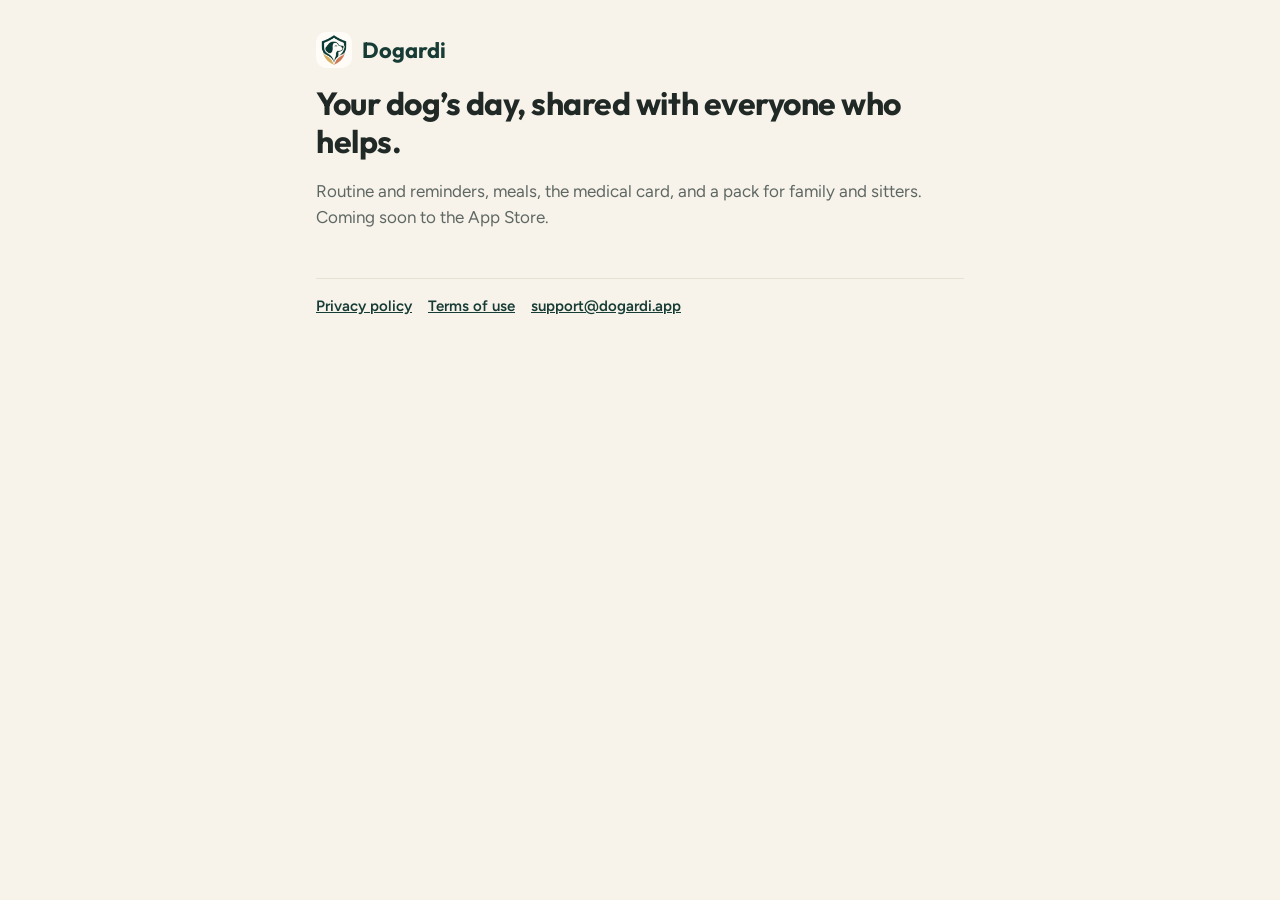
==== index.html @ 51e11c8e "Publish site" ====
<!doctype html>
<html lang="en">
<head>
  <meta charset="utf-8">
  <meta name="viewport" content="width=device-width, initial-scale=1">
  <meta name="theme-color" content="#173C35">
  <title>Dogardi</title>
  <meta name="description" content="Dogardi: your dog's routine, health and pack in one place.">
  <link rel="icon" href="mark.png">
  <link href="https://fonts.googleapis.com/css2?family=Figtree:wght@400;600;700&family=Outfit:wght@600;700&display=swap" rel="stylesheet">
  <link rel="stylesheet" href="theme.css">
  <link rel="stylesheet" href="site.css">
</head>
<body>
  <main>
    <a class="logo" href="./"><img src="mark.png" alt="">Dogardi</a>
    <h1>Your dog’s day, shared with everyone who helps.</h1>
    <p class="muted">Routine and reminders, meals, the medical card, and a pack for family and sitters. Coming soon to the App Store.</p>
    <footer>
      <a href="privacy.html">Privacy policy</a><a href="terms.html">Terms of use</a><a href="mailto:support@dogardi.app">support@dogardi.app</a>
    </footer>
  </main>
</body>
</html>
---- theme.css ----
/*
 * Soft Terrain colours for the sitter link page. These must match
 * src/theme/theme.ts (softTerrain) exactly; a test checks they do.
 * Change colours in theme.ts first, then copy them here.
 */
:root {
  --forest: #173C35;
  --forest-light: #22493F;
  --moss: #20332D;
  --bone: #F7F3EA;
  --cloud: #FFFCF7;
  --sage: #8FAF9D;
  --clay: #C9785B;
  --golden-oat: #D9B86C;
  --mist: #DCE8E5;
  --sand: #F1E8D8;
  --ink: #202925;
  --stone: #5F6763;
  --warm-white: #F4F1E9;
  --warm-line: #E6E0D5;
  --red: #9A3F33;
}
---- site.css ----
/* dogardi-web: the small public site (home, privacy, terms). Colours: ../sitter/theme.css. */
* { box-sizing: border-box; }
html, body { margin: 0; }
body { background: var(--bone); color: var(--ink); font: 400 17px/1.55 'Figtree', system-ui, sans-serif; -webkit-text-size-adjust: 100%; }
main { max-width: 680px; margin: 0 auto; padding: 32px 16px 64px; }
h1, h2 { font-family: 'Outfit', system-ui, sans-serif; letter-spacing: -0.015em; line-height: 1.2; }
h1 { font-size: 32px; margin: 16px 0 8px; }
h2 { font-size: 21px; margin: 32px 0 8px; }
a { color: var(--forest); font-weight: 600; }
.muted { color: var(--stone); }
.logo { display: flex; align-items: center; gap: 10px; text-decoration: none; color: var(--forest); font: 700 22px 'Outfit', system-ui, sans-serif; }
.logo img { width: 36px; height: 36px; border-radius: 10px; }
.draft { background: var(--sand); border-radius: 16px; padding: 12px 16px; margin: 16px 0; font-weight: 600; }
footer { margin-top: 48px; padding-top: 16px; border-top: 1px solid var(--warm-line); color: var(--stone); font-size: 15px; }
footer a { margin-right: 16px; }
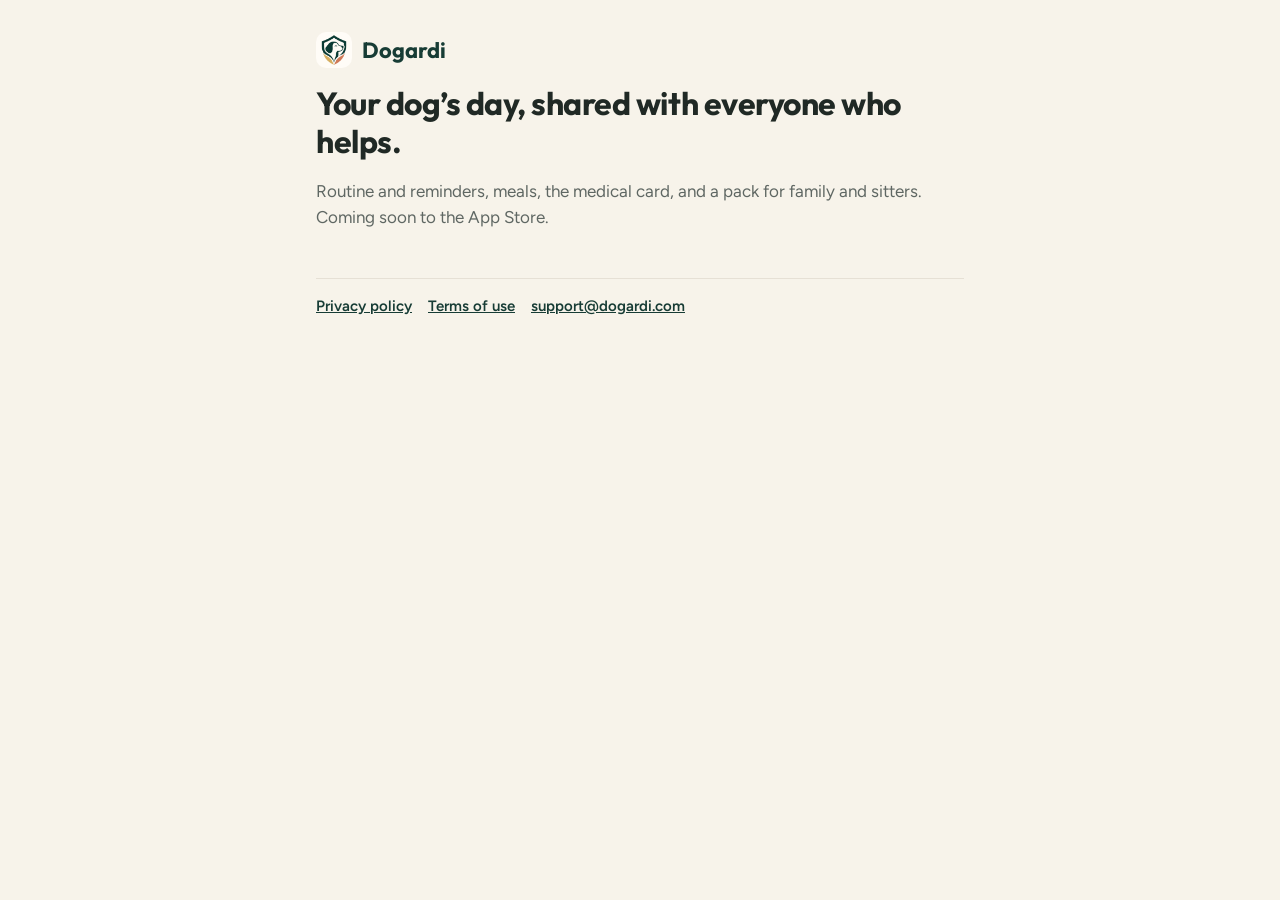
==== commit 608c2c46: "Publish site" ====
--- a/index.html
+++ b/index.html
@@ -17,7 +17,7 @@
     <h1>Your dog’s day, shared with everyone who helps.</h1>
     <p class="muted">Routine and reminders, meals, the medical card, and a pack for family and sitters. Coming soon to the App Store.</p>
     <footer>
-      <a href="privacy.html">Privacy policy</a><a href="terms.html">Terms of use</a><a href="mailto:support@dogardi.app">support@dogardi.app</a>
+      <a href="privacy.html">Privacy policy</a><a href="terms.html">Terms of use</a><a href="mailto:support@dogardi.com">support@dogardi.com</a>
     </footer>
   </main>
 </body>
